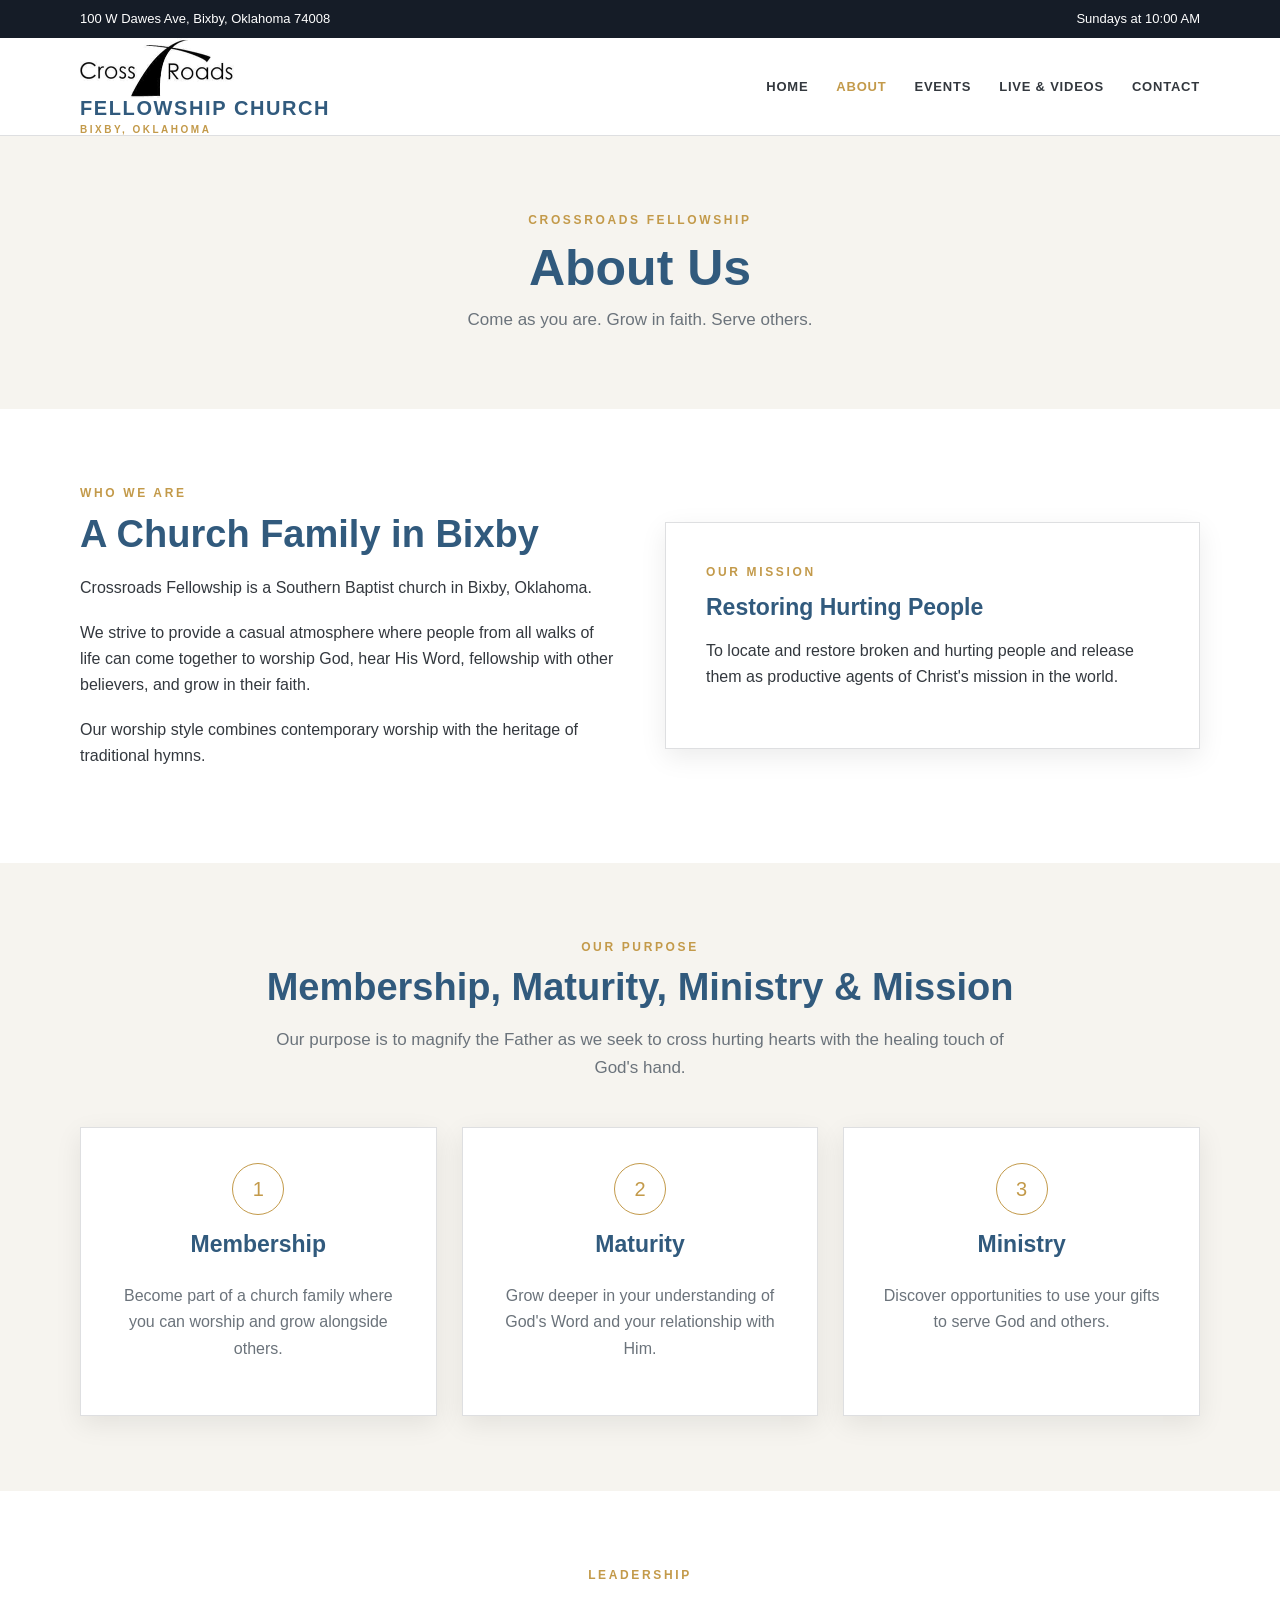
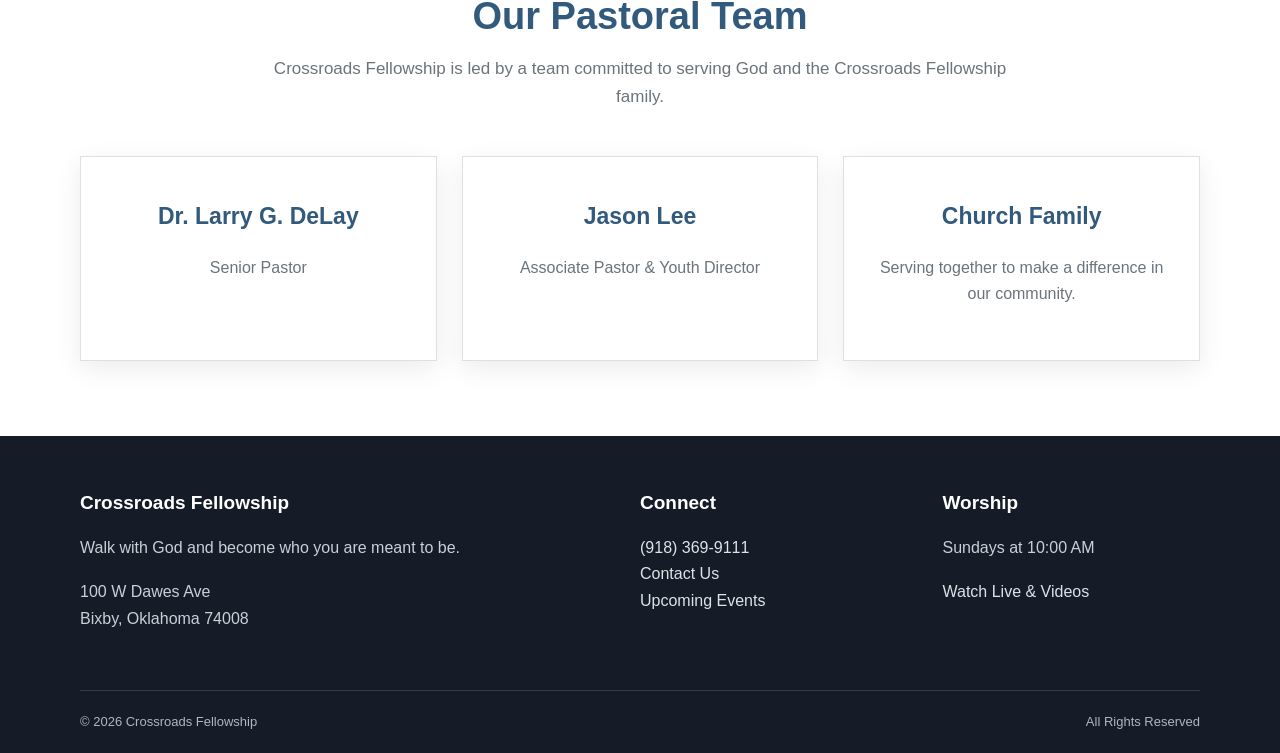
==== about.html @ d1d7dbb7 "Add files via upload crossroads demo" ====
<!DOCTYPE html>
<html lang="en">

<head>

    <meta charset="UTF-8">

    <meta name="viewport"
          content="width=device-width, initial-scale=1.0">

    <meta name="description"
          content="Learn more about Crossroads Fellowship in Bixby, Oklahoma.">

    <title>About Us | Crossroads Fellowship</title>

    <link rel="stylesheet"
          href="css/site.css">

</head>


<body>


<!-- TOP BAR -->

<div class="top-bar">

    <div class="container top-bar-content">

        <div>
            100 W Dawes Ave, Bixby, Oklahoma 74008
        </div>

        <div>
            Sundays at 10:00 AM
        </div>

    </div>

</div>


<!-- HEADER -->

<header class="site-header">

    <div class="container navigation">

        <a href="index.html"
           class="site-logo">

            <img src="./images/old-crossroads1.png" style="width: 50%; height: auto;">
            <span class="logo-main">
               FELLOWSHIP CHURCH
            </span>

            <span class="logo-sub">
                BIXBY, OKLAHOMA
            </span>

        </a>


        <button class="mobile-menu-button"
                type="button">

            ☰

        </button>


        <nav class="main-navigation">

            <a href="index.html">
                HOME
            </a>

            <a href="about.html"
               class="active">

                ABOUT

            </a>

            <a href="events.html">
                EVENTS
            </a>

            <a href="live.html">
                LIVE &amp; VIDEOS
            </a>

            <a href="contact.html">
                CONTACT
            </a>

        </nav>

    </div>

</header>


<!-- PAGE HEADER -->

<section class="page-hero">

    <div class="container">

        <div class="eyebrow">
            CROSSROADS FELLOWSHIP
        </div>

        <h1>
            About Us
        </h1>

        <p>
            Come as you are. Grow in faith. Serve others.
        </p>

    </div>

</section>


<!-- WHO WE ARE -->

<section class="section">

    <div class="container two-column">

        <div>

            <div class="eyebrow">
                WHO WE ARE
            </div>

            <h2>
                A Church Family in Bixby
            </h2>

            <p>
                Crossroads Fellowship is a Southern Baptist
                church in Bixby, Oklahoma.
            </p>

            <p>
                We strive to provide a casual atmosphere where
                people from all walks of life can come together
                to worship God, hear His Word, fellowship with
                other believers, and grow in their faith.
            </p>

            <p>
                Our worship style combines contemporary worship
                with the heritage of traditional hymns.
            </p>

        </div>


        <div class="service-card">

            <div class="eyebrow">
                OUR MISSION
            </div>

            <h3>
                Restoring Hurting People
            </h3>

            <p>
                To locate and restore broken and hurting people
                and release them as productive agents of
                Christ's mission in the world.
            </p>

        </div>

    </div>

</section>


<!-- PURPOSE -->

<section class="section section-light">

    <div class="container">

        <div class="section-heading">

            <div class="eyebrow">
                OUR PURPOSE
            </div>

            <h2>
                Membership, Maturity, Ministry &amp; Mission
            </h2>

            <p>
                Our purpose is to magnify the Father as we seek
                to cross hurting hearts with the healing touch
                of God's hand.
            </p>

        </div>


        <div class="three-column">


            <div class="content-card">

                <div class="card-icon">
                    1
                </div>

                <h3>
                    Membership
                </h3>

                <p>
                    Become part of a church family where you can
                    worship and grow alongside others.
                </p>

            </div>


            <div class="content-card">

                <div class="card-icon">
                    2
                </div>

                <h3>
                    Maturity
                </h3>

                <p>
                    Grow deeper in your understanding of God's
                    Word and your relationship with Him.
                </p>

            </div>


            <div class="content-card">

                <div class="card-icon">
                    3
                </div>

                <h3>
                    Ministry
                </h3>

                <p>
                    Discover opportunities to use your gifts
                    to serve God and others.
                </p>

            </div>

        </div>

    </div>

</section>


<!-- LEADERSHIP -->

<section class="section">

    <div class="container section-heading">

        <div class="eyebrow">
            LEADERSHIP
        </div>

        <h2>
            Our Pastoral Team
        </h2>

        <p>
            Crossroads Fellowship is led by a team committed
            to serving God and the Crossroads Fellowship family.
        </p>

    </div>


    <div class="container three-column">


        <div class="content-card">

            <h3>
                Dr. Larry G. DeLay
            </h3>

            <p>
                Senior Pastor
            </p>

        </div>


        <div class="content-card">

            <h3>
                Jason Lee
            </h3>

            <p>
                Associate Pastor &amp;
                Youth Director
            </p>

        </div>


        <div class="content-card">

            <h3>
                Church Family
            </h3>

            <p>
                Serving together to make a difference
                in our community.
            </p>

        </div>

    </div>

</section>


<!-- FOOTER -->

<footer class="site-footer">

    <div class="container footer-grid">

        <div>

            <h3>
                Crossroads Fellowship
            </h3>

            <p>
                Walk with God and become who
                you are meant to be.
            </p>

            <p>
                100 W Dawes Ave<br>
                Bixby, Oklahoma 74008
            </p>

        </div>


        <div>

            <h3>
                Connect
            </h3>

            <p>

                <a href="tel:19183699111">
                    (918) 369-9111
                </a>

                <br>

                <a href="contact.html">
                    Contact Us
                </a>

                <br>

                <a href="events.html">
                    Upcoming Events
                </a>

            </p>

        </div>


        <div>

            <h3>
                Worship
            </h3>

            <p>
                Sundays at 10:00 AM
            </p>

            <p>
                <a href="live.html">
                    Watch Live &amp; Videos
                </a>
            </p>

        </div>

    </div>


    <div class="container footer-bottom">

        <div>
            © 2026 Crossroads Fellowship
        </div>

        <div>
            All Rights Reserved
        </div>

    </div>

</footer>


<script src="js/site.js"></script>

</body>

</html>
---- css/site.css ----
/* =========================================================
   CROSSROADS FELLOWSHIP
   STATIC WEBSITE STYLES
   ========================================================= */


/* =========================================================
   VARIABLES
   ========================================================= */

:root {
    --navy: #151c27;
    --blue: #315a7d;
    --blue-dark: #24445f;

    --gold: #c39a4a;
    --gold-dark: #a77f38;

    --cream: #f6f4ef;
    --white: #ffffff;

    --text: #33383e;
    --muted: #6b737b;

    --line: #dedfe1;

    --shadow: 0 8px 25px rgba(0, 0, 0, 0.08);

    --max-width: 1120px;
}


/* =========================================================
   RESET
   ========================================================= */

* {
    box-sizing: border-box;
}

html {
    scroll-behavior: smooth;
}

body {
    margin: 0;

    font-family:
        Arial,
        Helvetica,
        sans-serif;

    color: var(--text);

    background: var(--white);

    line-height: 1.65;
}

img {
    max-width: 100%;
    height: auto;
}

a {
    color: inherit;
    text-decoration: none;
}

button,
input,
textarea,
select {
    font-family: inherit;
}


/* =========================================================
   CONTAINER
   ========================================================= */

.container {
    width: 92%;
    max-width: var(--max-width);

    margin-left: auto;
    margin-right: auto;
}


/* =========================================================
   TOP BAR
   ========================================================= */

.top-bar {
    background: var(--navy);

    color: var(--white);

    font-size: 13px;
}

.top-bar-content {
    min-height: 38px;

    display: flex;

    align-items: center;

    justify-content: space-between;

    gap: 20px;
}


/* =========================================================
   HEADER
   ========================================================= */

.site-header {
    background: var(--white);

    border-bottom: 1px solid var(--line);

    position: sticky;

    top: 0;

    z-index: 1000;
}

.navigation {
    min-height: 82px;

    display: flex;

    align-items: center;

    justify-content: space-between;
}


/* =========================================================
   LOGO
   ========================================================= */

.site-logo {
    display: inline-flex;

    flex-direction: column;

    line-height: 1;

    color: var(--blue);

    font-weight: 800;
}

.logo-main {
    font-size: 20px;

    letter-spacing: 0.08em;
}

.logo-sub {
    color: var(--gold);

    font-size: 10px;

    letter-spacing: 0.25em;

    margin-top: 7px;
}


/* =========================================================
   NAVIGATION
   ========================================================= */

.main-navigation {
    display: flex;

    align-items: center;

    gap: 28px;
}

.main-navigation a {
    color: var(--text);

    font-size: 13px;

    font-weight: 700;

    letter-spacing: 0.06em;

    transition:
        color 0.2s ease;
}

.main-navigation a:hover,
.main-navigation a.active {
    color: var(--gold);
}


/* =========================================================
   MOBILE MENU BUTTON
   ========================================================= */

.mobile-menu-button {
    display: none;

    border: 0;

    background: transparent;

    color: var(--blue);

    font-size: 28px;

    cursor: pointer;
}


/* =========================================================
   HERO
   ========================================================= */

.hero {
    position: relative;

    min-height: 550px;

    display: flex;

    align-items: center;

    justify-content: center;

    text-align: center;

    color: var(--white);

    background-color: var(--blue);

    /*
       Add your own hero image as:

       images/hero.jpg

       The image will automatically be used.
    */

    background-image:
        url("../images/hero.jpg");

    background-size: cover;

    background-position: center;
}

.hero-overlay {
    position: absolute;

    inset: 0;

    background:
        linear-gradient(
            90deg,
            rgba(10, 17, 27, 0.78),
            rgba(31, 78, 121, 0.50)
        );
}

.hero-content {
    position: relative;

    z-index: 2;

    padding: 80px 0;
}

.hero h1 {
    margin: 15px 0 20px;

    font-size:
        clamp(
            40px,
            6vw,
            68px
        );

    line-height: 1.08;

    font-weight: 700;
}

.hero p {
    max-width: 760px;

    margin: 0 auto 30px;

    font-size: 19px;
}


/* =========================================================
   EYEBROW
   ========================================================= */

.eyebrow {
    color: var(--gold);

    font-size: 12px;

    font-weight: 700;

    letter-spacing: 0.22em;

    text-transform: uppercase;
}


/* =========================================================
   BUTTONS
   ========================================================= */

.button {
    display: inline-block;

    padding: 13px 24px;

    margin: 5px;

    border: 1px solid transparent;

    font-size: 13px;

    font-weight: 700;

    letter-spacing: 0.05em;

    cursor: pointer;

    transition:
        background-color 0.2s ease,
        color 0.2s ease,
        border-color 0.2s ease;
}

.button-gold {
    background: var(--gold);

    border-color: var(--gold);

    color: var(--white);
}

.button-gold:hover {
    background: var(--gold-dark);

    border-color: var(--gold-dark);
}

.button-blue {
    background: var(--blue);

    border-color: var(--blue);

    color: var(--white);
}

.button-blue:hover {
    background: var(--blue-dark);

    border-color: var(--blue-dark);
}

.button-outline {
    background: transparent;

    border-color: var(--white);

    color: var(--white);
}

.button-outline:hover {
    background: var(--white);

    color: var(--blue);
}


/* =========================================================
   SECTIONS
   ========================================================= */

.section {
    padding: 75px 0;
}

.section-light {
    background: var(--cream);
}


/* =========================================================
   TWO COLUMN
   ========================================================= */

.two-column {
    display: grid;

    grid-template-columns:
        minmax(0, 1fr)
        minmax(0, 1fr);

    gap: 50px;

    align-items: center;
}


/* =========================================================
   HEADINGS
   ========================================================= */

h2 {
    margin-top: 8px;

    margin-bottom: 18px;

    color: var(--blue);

    font-size: 38px;

    line-height: 1.2;
}

h3 {
    color: var(--blue);

    font-size: 23px;

    line-height: 1.3;
}

p {
    margin-top: 0;

    margin-bottom: 18px;
}


/* =========================================================
   SERVICE CARD
   ========================================================= */

.service-card {
    padding: 40px;

    background: var(--white);

    border: 1px solid var(--line);

    box-shadow: var(--shadow);
}

.service-card h3 {
    margin-top: 10px;

    margin-bottom: 15px;
}

.service-time {
    color: var(--gold);

    font-size: 34px;

    font-weight: 700;

    margin-bottom: 15px;
}


/* =========================================================
   SECTION HEADING
   ========================================================= */

.section-heading {
    max-width: 760px;

    margin: 0 auto 45px;

    text-align: center;
}

.section-heading h2 {
    margin-bottom: 15px;
}

.section-heading p {
    color: var(--muted);

    font-size: 17px;
}


/* =========================================================
   THREE COLUMN
   ========================================================= */

.three-column {
    display: grid;

    grid-template-columns:
        repeat(
            3,
            minmax(0, 1fr)
        );

    gap: 25px;
}


/* =========================================================
   CONTENT CARDS
   ========================================================= */

.content-card {
    padding: 35px;

    background: var(--white);

    border: 1px solid var(--line);

    box-shadow: var(--shadow);

    text-align: center;
}

.content-card h3 {
    margin-top: 10px;
}

.content-card p {
    color: var(--muted);
}

.card-icon {
    width: 52px;

    height: 52px;

    margin: 0 auto 15px;

    display: flex;

    align-items: center;

    justify-content: center;

    border: 1px solid var(--gold);

    border-radius: 50%;

    color: var(--gold);

    font-size: 20px;
}


/* =========================================================
   VIDEO CALLOUT
   ========================================================= */

.video-callout {
    background: var(--blue);

    color: var(--white);

    padding: 65px 0;
}

.video-callout-content {
    display: flex;

    align-items: center;

    justify-content: space-between;

    gap: 30px;
}

.video-callout h2 {
    color: var(--white);

    margin-bottom: 12px;
}

.video-callout p {
    max-width: 650px;

    margin-bottom: 0;

    color: rgba(255,255,255,0.85);
}


/* =========================================================
   SCRIPTURE
   ========================================================= */

.scripture-section {
    background: var(--white);

    text-align: center;
}

blockquote {
    max-width: 850px;

    margin: 0 auto;

    color: var(--blue);

    font-size: 24px;

    font-style: italic;
}

blockquote cite {
    display: block;

    margin-top: 15px;

    color: var(--gold);

    font-size: 14px;

    font-style: normal;

    font-weight: 700;

    letter-spacing: 0.1em;
}


/* =========================================================
   PAGE HERO
   ========================================================= */

.page-hero {
    padding: 75px 0;

    text-align: center;

    background: var(--cream);
}

.page-hero h1 {
    margin: 10px 0;

    color: var(--blue);

    font-size: 50px;

    line-height: 1.1;
}

.page-hero p {
    margin: 0;

    color: var(--muted);

    font-size: 17px;
}


/* =========================================================
   EVENT LIST
   ========================================================= */

.event-list {
    display: grid;

    gap: 25px;
}

.event-card {
    display: flex;

    gap: 25px;

    padding: 30px;

    background: var(--white);

    border: 1px solid var(--line);

    box-shadow: var(--shadow);
}

.event-date {
    flex: 0 0 82px;

    height: 90px;

    display: flex;

    flex-direction: column;

    align-items: center;

    justify-content: center;

    background: var(--blue);

    color: var(--white);
}

.event-month {
    font-size: 12px;

    letter-spacing: 0.1em;
}

.event-day {
    font-size: 32px;

    font-weight: 700;

    line-height: 1;
}

.event-details h3 {
    margin-top: 0;
}

.event-details p {
    color: var(--muted);
}


/* =========================================================
   VIDEO
   ========================================================= */

.video-container {
    position: relative;

    width: 100%;

    padding-top: 56.25%;

    background: #111;

    overflow: hidden;
}

.video-container iframe {
    position: absolute;

    inset: 0;

    width: 100%;

    height: 100%;

    border: 0;
}

.video-placeholder {
    position: absolute;

    inset: 0;

    display: flex;

    align-items: center;

    justify-content: center;

    text-align: center;

    padding: 30px;

    color: var(--white);
}


/* =========================================================
   VIDEO CARDS
   ========================================================= */

.video-grid {
    display: grid;

    grid-template-columns:
        repeat(
            3,
            minmax(0, 1fr)
        );

    gap: 25px;
}

.video-card {
    background: var(--white);

    border: 1px solid var(--line);

    box-shadow: var(--shadow);

    overflow: hidden;
}

.video-card-content {
    padding: 20px;
}

.video-card h3 {
    margin-top: 0;

    font-size: 20px;
}


/* =========================================================
   CONTACT
   ========================================================= */

.contact-grid {
    display: grid;

    grid-template-columns:
        minmax(0, 0.8fr)
        minmax(0, 1.2fr);

    gap: 50px;
}

.contact-information {
    padding: 35px;

    background: var(--cream);
}

.contact-information h2 {
    margin-top: 0;
}

.contact-item {
    margin-bottom: 25px;
}

.contact-item strong {
    display: block;

    margin-bottom: 5px;

    color: var(--blue);

    text-transform: uppercase;

    font-size: 12px;

    letter-spacing: 0.1em;
}


/* =========================================================
   FORM
   ========================================================= */

.contact-form {
    display: grid;

    gap: 17px;
}

.form-group {
    display: grid;

    gap: 7px;
}

.form-group label {
    color: var(--blue);

    font-size: 13px;

    font-weight: 700;
}

.form-group input,
.form-group textarea {
    width: 100%;

    padding: 13px 14px;

    border: 1px solid #cfd4d9;

    border-radius: 0;

    background: var(--white);

    color: var(--text);

    font-size: 15px;

    outline: none;
}

.form-group input:focus,
.form-group textarea:focus {
    border-color: var(--blue);

    box-shadow:
        0 0 0 2px
        rgba(49,90,125,0.1);
}

.form-group textarea {
    min-height: 170px;

    resize: vertical;
}


/* =========================================================
   NOTICE
   ========================================================= */

.notice {
    padding: 16px 20px;

    margin-bottom: 25px;

    background: #eef4f8;

    border-left: 4px solid var(--blue);

    color: var(--text);
}


/* =========================================================
   MAP
   ========================================================= */

.map-container {
    width: 100%;

    height: 400px;
}

.map-container iframe {
    width: 100%;

    height: 100%;

    border: 0;
}


/* =========================================================
   FOOTER
   ========================================================= */

.site-footer {
    padding: 55px 0 20px;

    background: var(--navy);

    color: var(--white);
}

.footer-grid {
    display: grid;

    grid-template-columns:
        2fr 1fr 1fr;

    gap: 45px;
}

.site-footer h3 {
    margin-top: 0;

    color: var(--white);

    font-size: 19px;
}

.site-footer p {
    color: #c9d0d8;
}

.site-footer a {
    color: #dce3e9;
}

.site-footer a:hover {
    color: var(--gold);
}

.footer-bottom {
    display: flex;

    justify-content: space-between;

    gap: 20px;

    margin-top: 40px;

    padding-top: 20px;

    border-top:
        1px solid
        rgba(255,255,255,0.15);

    color: #aeb7c1;

    font-size: 13px;
}


/* =========================================================
   UTILITY
   ========================================================= */

.text-center {
    text-align: center;
}

.mb-0 {
    margin-bottom: 0;
}


/* =========================================================
   RESPONSIVE
   ========================================================= */

@media (max-width: 850px) {

    .top-bar-content {
        flex-direction: column;

        justify-content: center;

        gap: 2px;

        padding: 7px 0;
    }


    .navigation {
        min-height: 75px;
    }


    .mobile-menu-button {
        display: block;
    }


    .main-navigation {
        display: none;

        position: absolute;

        left: 0;

        right: 0;

        top: 75px;

        flex-direction: column;

        align-items: flex-start;

        gap: 0;

        padding: 10px 4% 20px;

        background: var(--white);

        border-bottom:
            1px solid
            var(--line);

        box-shadow: var(--shadow);
    }


    .main-navigation.open {
        display: flex;
    }


    .main-navigation a {
        width: 100%;

        padding: 13px 0;

        border-bottom:
            1px solid
            var(--line);
    }


    .hero {
        min-height: 500px;
    }


    .hero h1 {
        font-size: 42px;
    }


    .two-column {
        grid-template-columns: 1fr;

        gap: 35px;
    }


    .three-column {
        grid-template-columns: 1fr;
    }


    .video-callout-content {
        flex-direction: column;

        align-items: flex-start;
    }


    .video-grid {
        grid-template-columns: 1fr;
    }


    .contact-grid {
        grid-template-columns: 1fr;
    }


    .footer-grid {
        grid-template-columns: 1fr;
    }


    .footer-bottom {
        flex-direction: column;

        gap: 5px;
    }

}


@media (max-width: 500px) {

    .logo-main {
        font-size: 16px;
    }


    .logo-sub {
        font-size: 8px;
    }


    .hero h1 {
        font-size: 36px;
    }


    .hero p {
        font-size: 17px;
    }


    h2 {
        font-size: 31px;
    }


    .page-hero h1 {
        font-size: 39px;
    }


    .service-card {
        padding: 28px;
    }


    .event-card {
        flex-direction: column;
    }


    .event-date {
        width: 82px;
    }

}
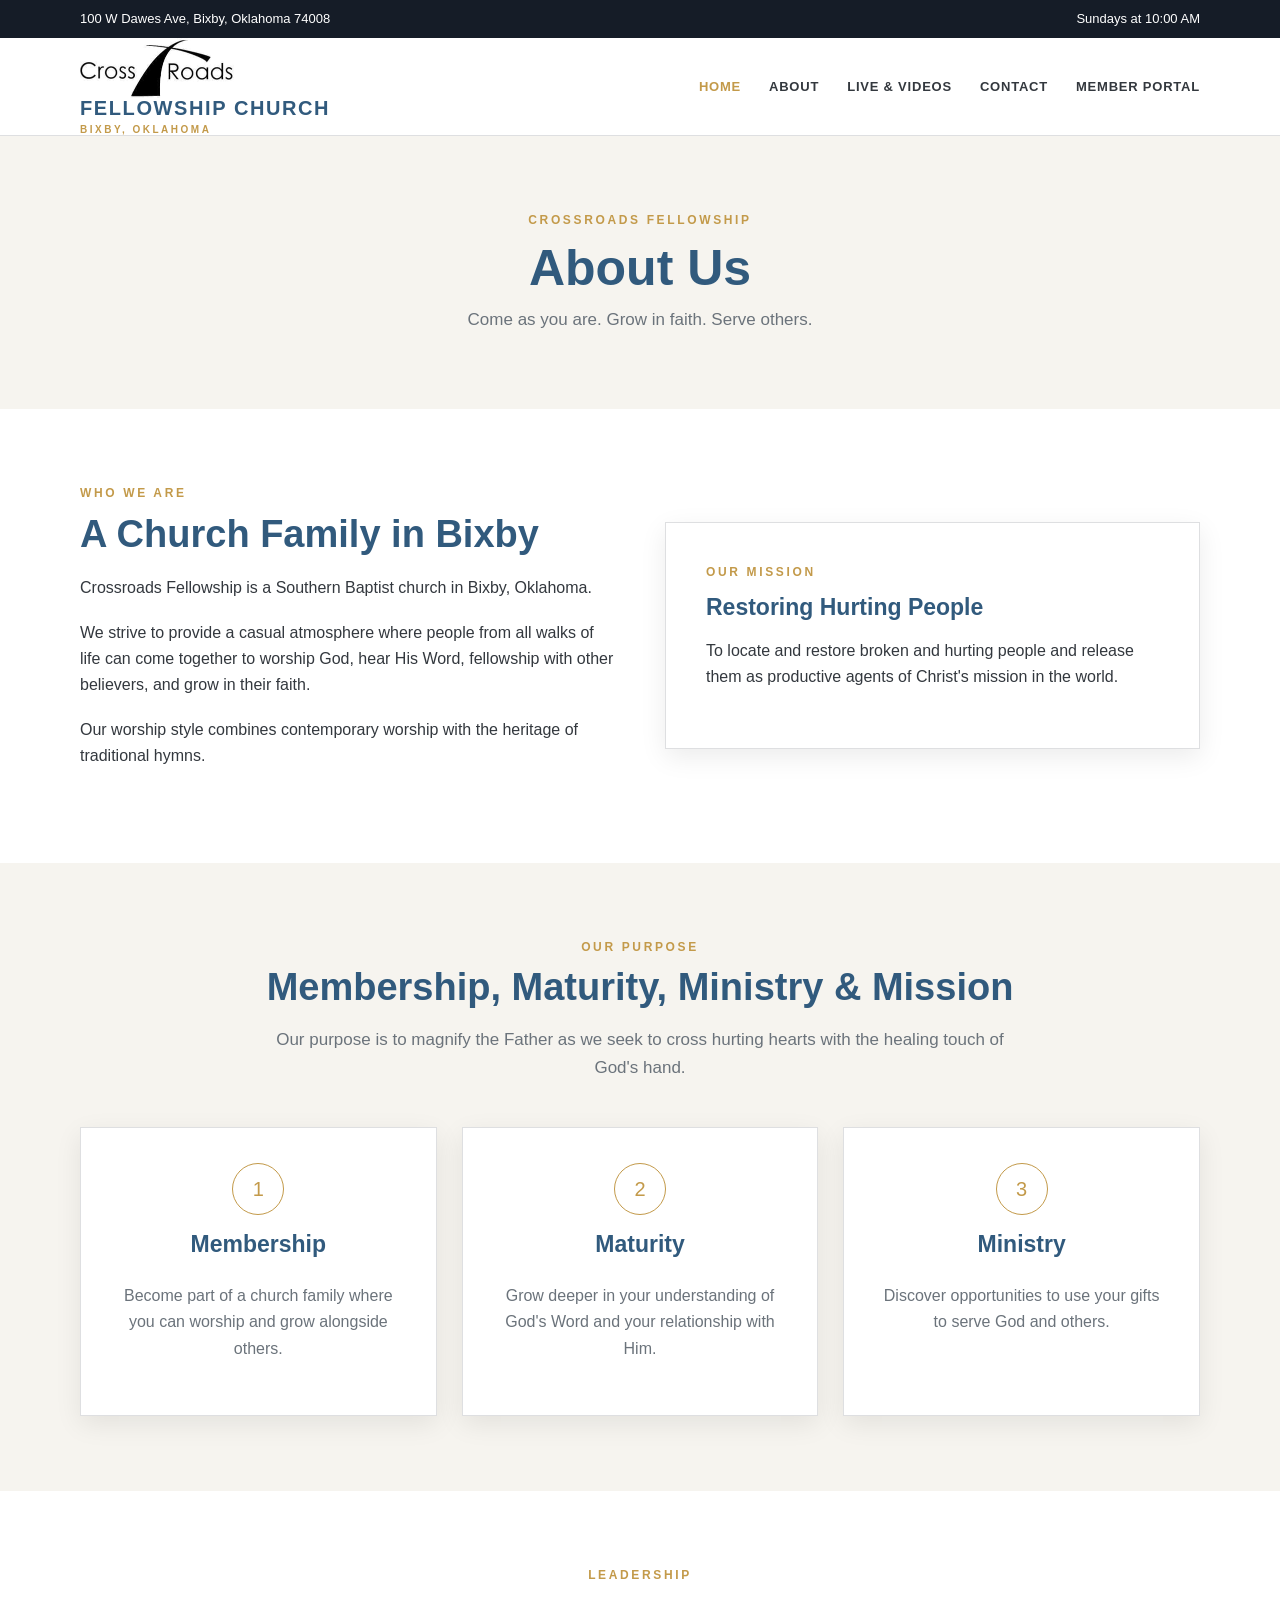
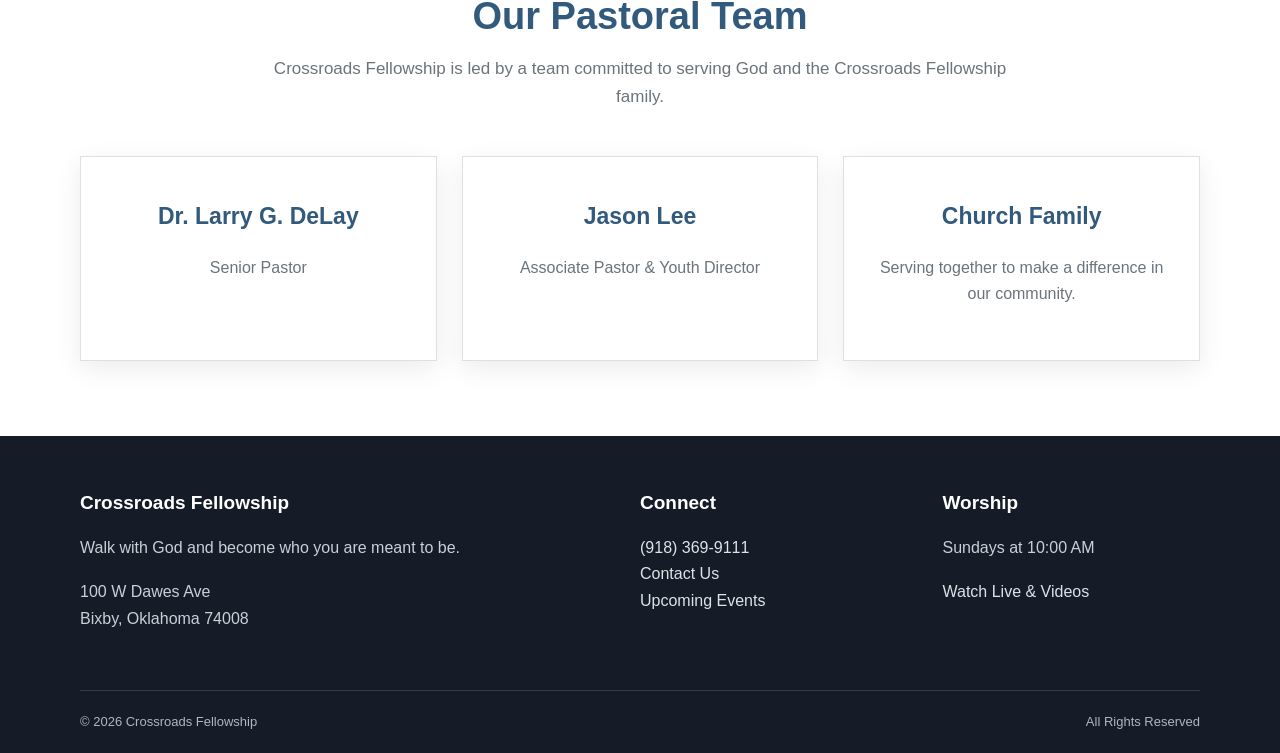
==== commit d1ce3460: "update about menu" ====
--- a/about.html
+++ b/about.html
@@ -70,32 +70,28 @@
         </button>
 
 
-        <nav class="main-navigation">
-
-            <a href="index.html">
-                HOME
-            </a>
-
-            <a href="about.html"
-               class="active">
-
-                ABOUT
-
-            </a>
-
-            <a href="events.html">
-                EVENTS
-            </a>
-
-            <a href="live.html">
-                LIVE &amp; VIDEOS
-            </a>
-
-            <a href="contact.html">
-                CONTACT
-            </a>
-
-        </nav>
+<nav class="main-navigation">
+
+                <a href="index.html" class="active">
+                    HOME
+                </a>
+
+                <a href="about.html">
+                    ABOUT
+                </a>                
+
+                <a href="live.html">
+                    LIVE &amp; VIDEOS
+                </a>
+
+                <a href="contact.html">
+                    CONTACT
+                </a>
+                <a href="https://crossroadsbixby.churchcenter.com/pages/home">
+                    MEMBER PORTAL
+                </a>
+
+            </nav>
 
     </div>
 
@@ -436,4 +432,4 @@
 
 </body>
 
-</html>+</html>
